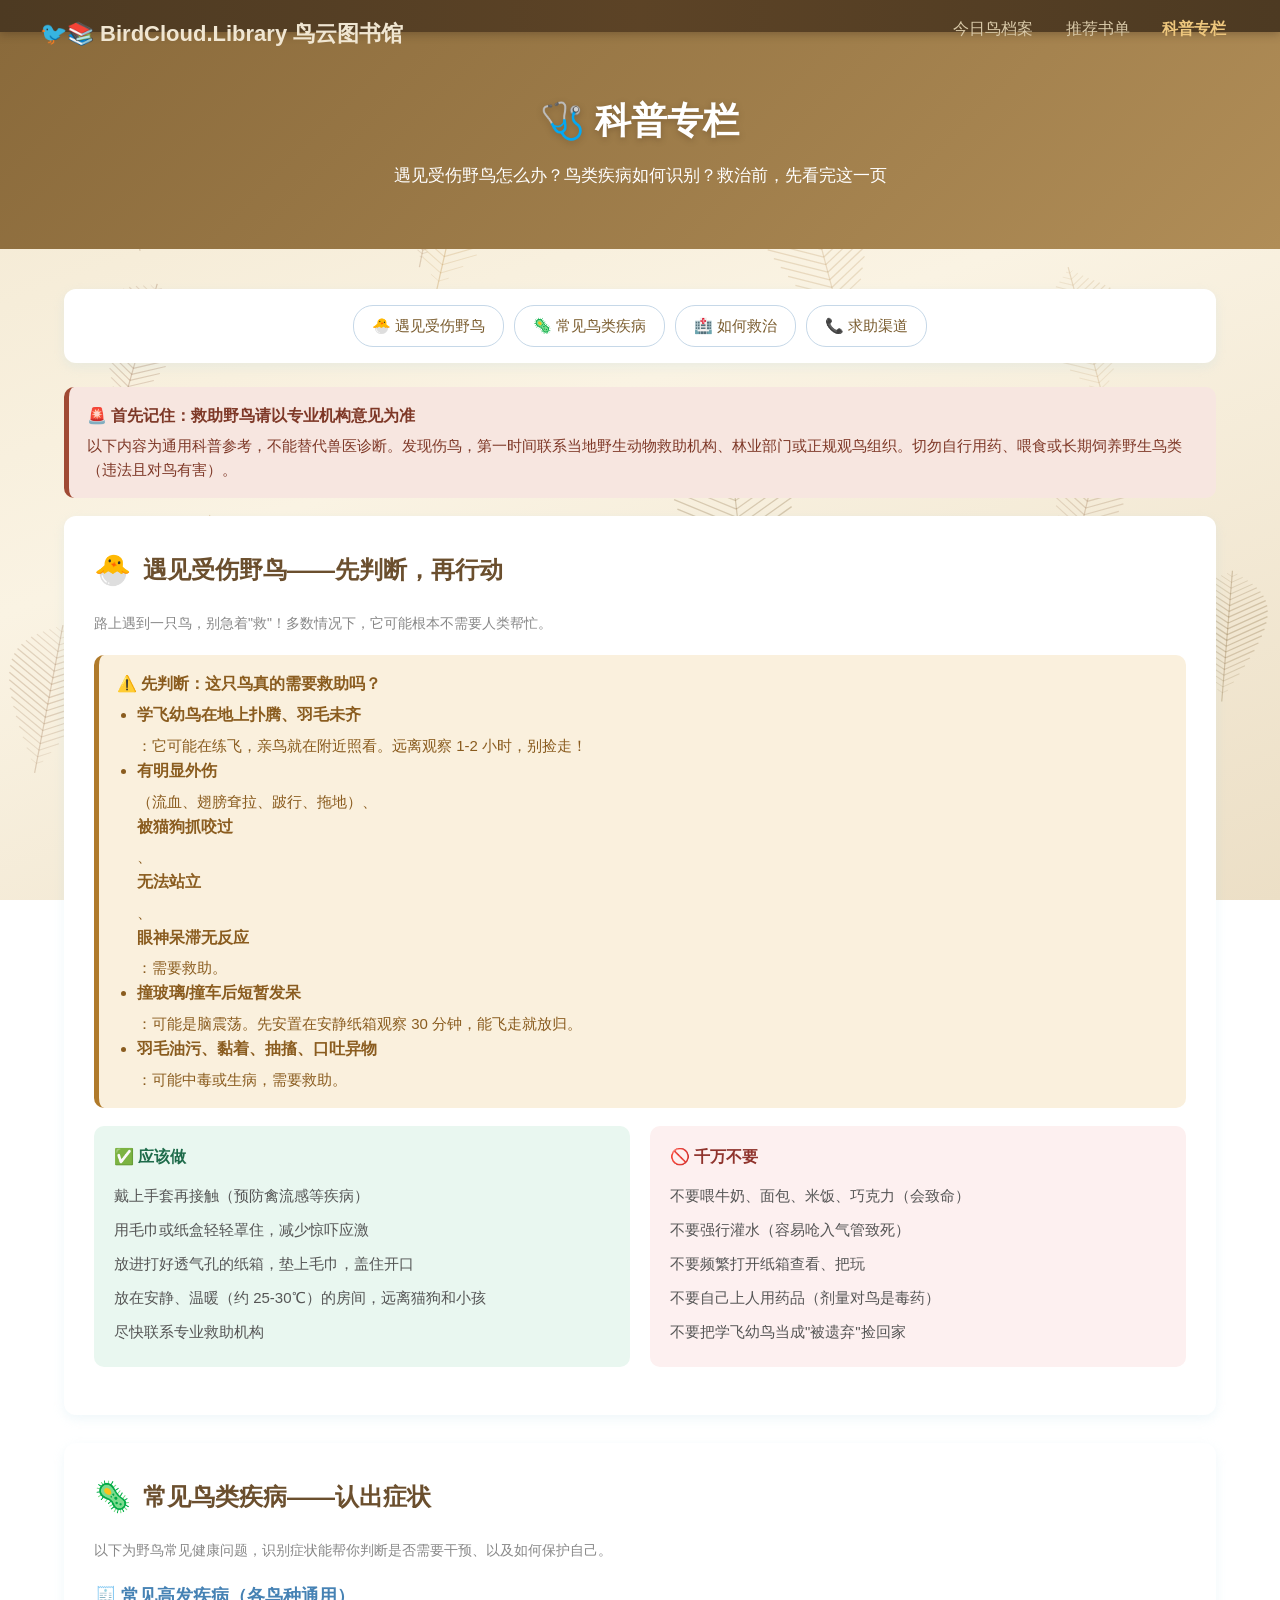
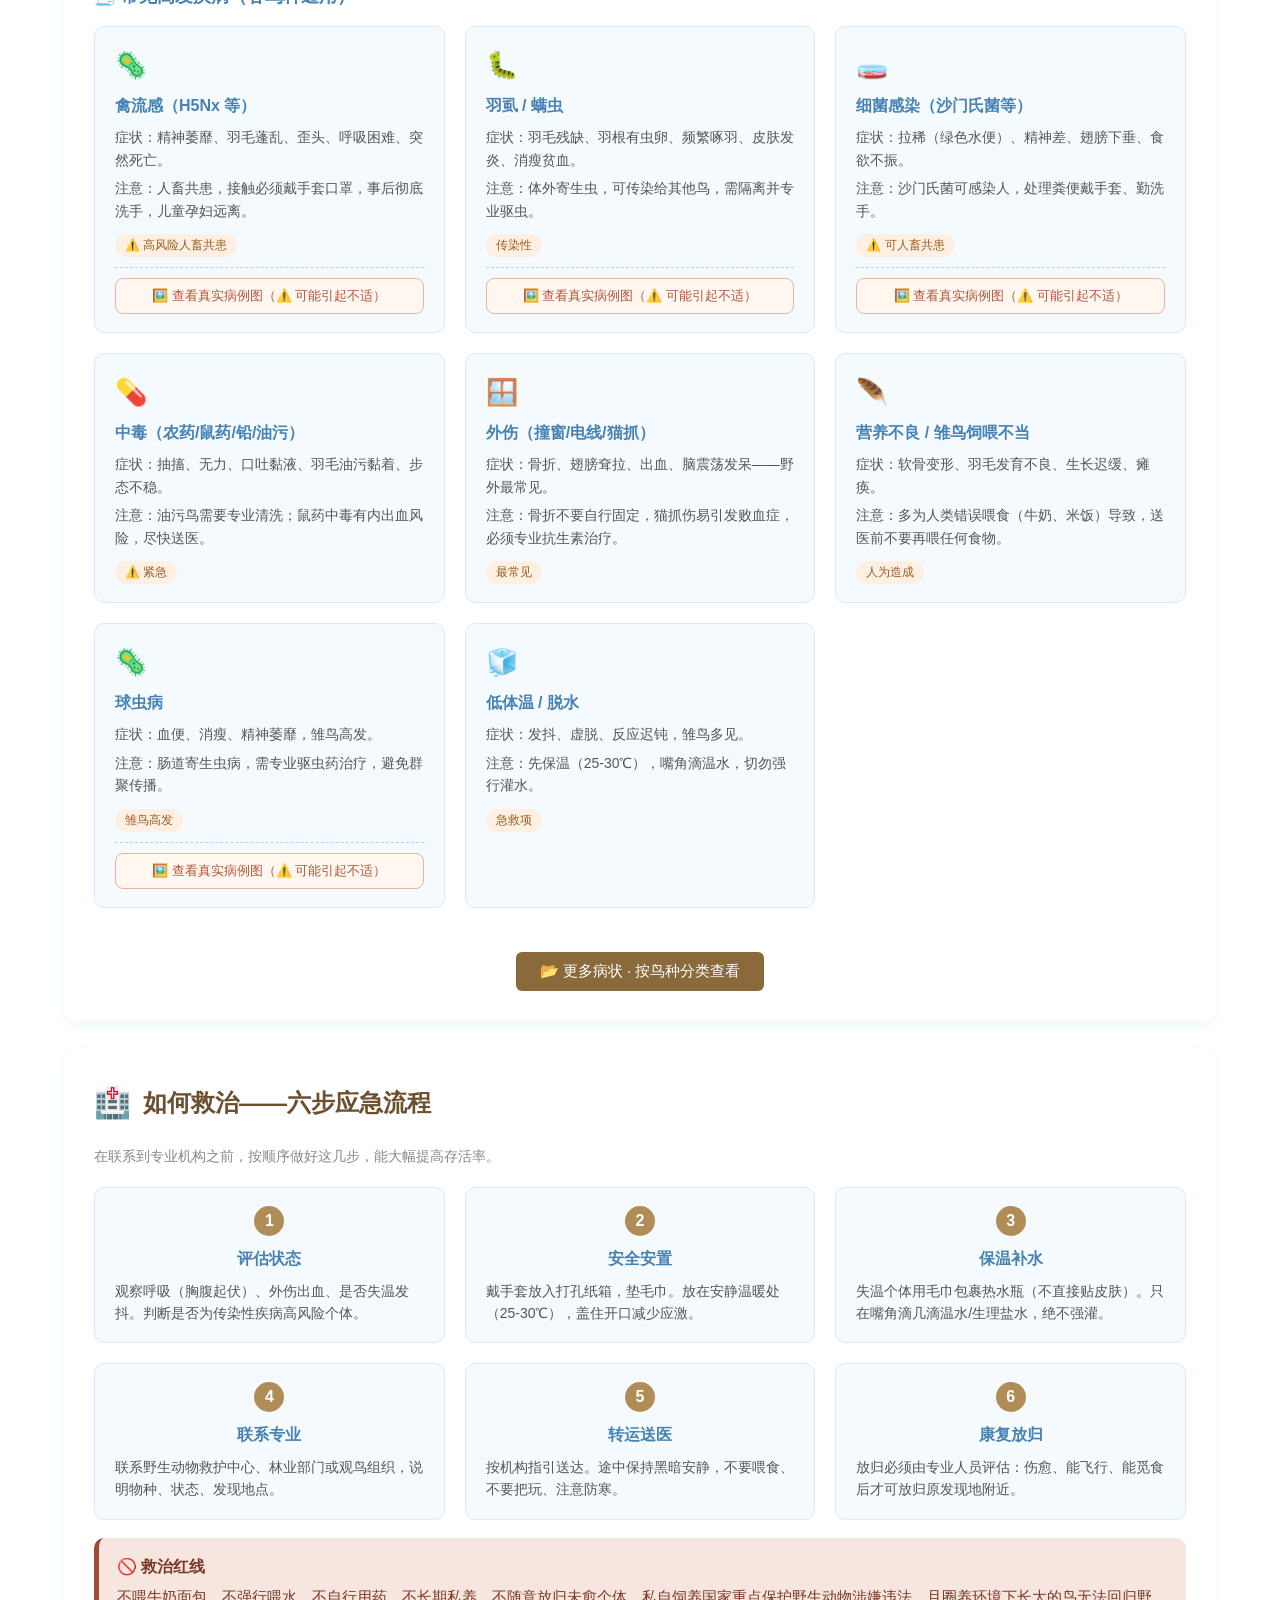
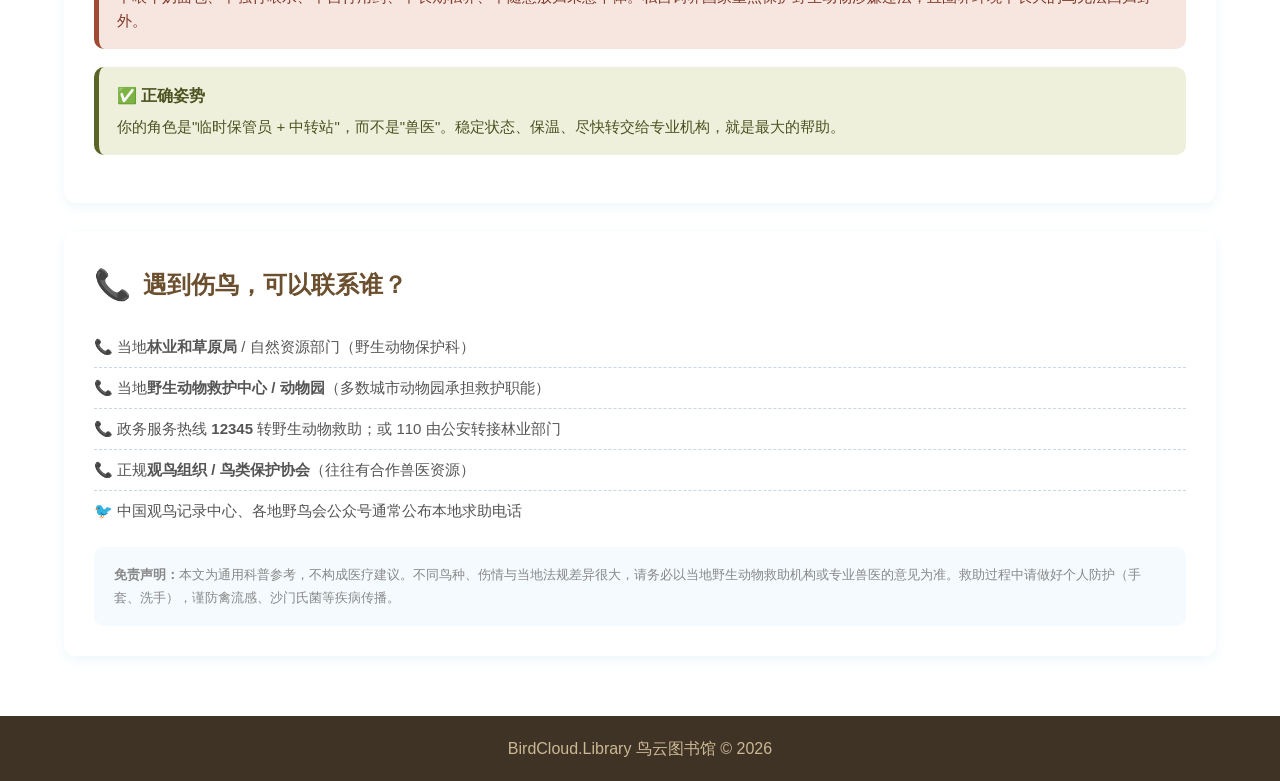
==== science.html @ d59e2f50 "Initial commit: BirdCloud Library with bird archives, book list and science column" ====
<!DOCTYPE html>
<html lang="zh-CN">
<head>
    <meta charset="UTF-8">
    <meta name="viewport" content="width=device-width, initial-scale=1.0">
    <title>科普专栏-BirdCloud.Library 鸟云图书馆</title>
    <link rel="stylesheet" href="style.css">
</head>
<body>
    <!-- 顶部导航栏 -->
    <header>
        <div class="logo">🐦📚 BirdCloud.Library 鸟云图书馆</div>
        <nav>
            <a href="birds.html">今日鸟档案</a>
            <a href="index.html">推荐书单</a>
            <a href="science.html" class="active">科普专栏</a>
        </nav>
    </header>

    <!-- 主横幅 -->
    <section class="banner">
        <h1>🩺 科普专栏</h1>
        <p>遇见受伤野鸟怎么办？鸟类疾病如何识别？救治前，先看完这一页</p>
    </section>

    <main class="container wide">
        <!-- 快速导航 -->
        <div class="quick-nav">
            <a href="#first-aid">🐣 遇见受伤野鸟</a>
            <a href="#diseases">🦠 常见鸟类疾病</a>
            <a href="#treat">🏥 如何救治</a>
            <a href="#help">📞 求助渠道</a>
        </div>

        <!-- 顶部警示 -->
        <div class="warn-box red">
            <strong>🚨 首先记住：救助野鸟请以专业机构意见为准</strong>
            以下内容为通用科普参考，不能替代兽医诊断。发现伤鸟，第一时间联系当地野生动物救助机构、林业部门或正规观鸟组织。切勿自行用药、喂食或长期饲养野生鸟类（违法且对鸟有害）。
        </div>

        <!-- ========== 板块一：遇见受伤野鸟 ========== -->
        <section class="sci-zone zone-anchor" id="first-aid">
            <div class="zone-head">
                <span class="zone-emoji">🐣</span>
                <h2>遇见受伤野鸟——先判断，再行动</h2>
            </div>
            <p class="zone-sub">路上遇到一只鸟，别急着"救"！多数情况下，它可能根本不需要人类帮忙。</p>

            <div class="warn-box orange">
                <strong>⚠️ 先判断：这只鸟真的需要救助吗？</strong>
                <ul style="padding-left:20px;margin:0;">
                    <li><strong>学飞幼鸟在地上扑腾、羽毛未齐</strong>：它可能在练飞，亲鸟就在附近照看。远离观察 1-2 小时，别捡走！</li>
                    <li><strong>有明显外伤</strong>（流血、翅膀耷拉、跛行、拖地）、<strong>被猫狗抓咬过</strong>、<strong>无法站立</strong>、<strong>眼神呆滞无反应</strong>：需要救助。</li>
                    <li><strong>撞玻璃/撞车后短暂发呆</strong>：可能是脑震荡。先安置在安静纸箱观察 30 分钟，能飞走就放归。</li>
                    <li><strong>羽毛油污、黏着、抽搐、口吐异物</strong>：可能中毒或生病，需要救助。</li>
                </ul>
            </div>

            <div class="do-dont">
                <div class="do-col">
                    <h4>✅ 应该做</h4>
                    <ul>
                        <li>戴上手套再接触（预防禽流感等疾病）</li>
                        <li>用毛巾或纸盒轻轻罩住，减少惊吓应激</li>
                        <li>放进打好透气孔的纸箱，垫上毛巾，盖住开口</li>
                        <li>放在安静、温暖（约 25-30℃）的房间，远离猫狗和小孩</li>
                        <li>尽快联系专业救助机构</li>
                    </ul>
                </div>
                <div class="dont-col">
                    <h4>🚫 千万不要</h4>
                    <ul>
                        <li>不要喂牛奶、面包、米饭、巧克力（会致命）</li>
                        <li>不要强行灌水（容易呛入气管致死）</li>
                        <li>不要频繁打开纸箱查看、把玩</li>
                        <li>不要自己上人用药品（剂量对鸟是毒药）</li>
                        <li>不要把学飞幼鸟当成"被遗弃"捡回家</li>
                    </ul>
                </div>
            </div>
        </section>

        <!-- ========== 板块二：常见鸟类疾病 ========== -->
        <section class="sci-zone zone-anchor" id="diseases">
            <div class="zone-head">
                <span class="zone-emoji">🦠</span>
                <h2>常见鸟类疾病——认出症状</h2>
            </div>
            <p class="zone-sub">以下为野鸟常见健康问题，识别症状能帮你判断是否需要干预、以及如何保护自己。</p>

            <h3 class="d-group-title">🧾 常见高发疾病（各鸟种通用）</h3>
            <div class="disease-grid" id="common-grid"></div>

            <!-- 更多病状折叠区 -->
            <div class="more-btn-wrap">
                <button class="btn" id="more-btn">📂 更多病状 · 按鸟种分类查看</button>
            </div>
            <div class="more-zone" id="more-zone">
                <h3 class="d-group-title">🗂️ 按鸟种分类的病状</h3>
                <div class="cat-tabs" id="disease-tabs"></div>
                <div class="disease-grid" id="disease-grid"></div>
            </div>
        </section>

        <!-- ========== 板块三：如何救治 ========== -->
        <section class="sci-zone zone-anchor" id="treat">
            <div class="zone-head">
                <span class="zone-emoji">🏥</span>
                <h2>如何救治——六步应急流程</h2>
            </div>
            <p class="zone-sub">在联系到专业机构之前，按顺序做好这几步，能大幅提高存活率。</p>

            <div class="steps">
                <div class="step-card">
                    <span class="step-num">1</span>
                    <h4>评估状态</h4>
                    <p>观察呼吸（胸腹起伏）、外伤出血、是否失温发抖。判断是否为传染性疾病高风险个体。</p>
                </div>
                <div class="step-card">
                    <span class="step-num">2</span>
                    <h4>安全安置</h4>
                    <p>戴手套放入打孔纸箱，垫毛巾。放在安静温暖处（25-30℃），盖住开口减少应激。</p>
                </div>
                <div class="step-card">
                    <span class="step-num">3</span>
                    <h4>保温补水</h4>
                    <p>失温个体用毛巾包裹热水瓶（不直接贴皮肤）。只在嘴角滴几滴温水/生理盐水，绝不强灌。</p>
                </div>
                <div class="step-card">
                    <span class="step-num">4</span>
                    <h4>联系专业</h4>
                    <p>联系野生动物救护中心、林业部门或观鸟组织，说明物种、状态、发现地点。</p>
                </div>
                <div class="step-card">
                    <span class="step-num">5</span>
                    <h4>转运送医</h4>
                    <p>按机构指引送达。途中保持黑暗安静，不要喂食、不要把玩、注意防寒。</p>
                </div>
                <div class="step-card">
                    <span class="step-num">6</span>
                    <h4>康复放归</h4>
                    <p>放归必须由专业人员评估：伤愈、能飞行、能觅食后才可放归原发现地附近。</p>
                </div>
            </div>

            <div class="warn-box red">
                <strong>🚫 救治红线</strong>
                不喂牛奶面包、不强行喂水、不自行用药、不长期私养、不随意放归未愈个体。私自饲养国家重点保护野生动物涉嫌违法，且圈养环境下长大的鸟无法回归野外。
            </div>

            <div class="warn-box green">
                <strong>✅ 正确姿势</strong>
                你的角色是"临时保管员 + 中转站"，而不是"兽医"。稳定状态、保温、尽快转交给专业机构，就是最大的帮助。
            </div>
        </section>

        <!-- ========== 求助渠道 ========== -->
        <section class="sci-zone zone-anchor" id="help">
            <div class="zone-head">
                <span class="zone-emoji">📞</span>
                <h2>遇到伤鸟，可以联系谁？</h2>
            </div>
            <ul class="channel-list">
                <li>📞 当地<strong>林业和草原局</strong> / 自然资源部门（野生动物保护科）</li>
                <li>📞 当地<strong>野生动物救护中心 / 动物园</strong>（多数城市动物园承担救护职能）</li>
                <li>📞 政务服务热线 <strong>12345</strong> 转野生动物救助；或 110 由公安转接林业部门</li>
                <li>📞 正规<strong>观鸟组织 / 鸟类保护协会</strong>（往往有合作兽医资源）</li>
                <li>🐦 中国观鸟记录中心、各地野鸟会公众号通常公布本地求助电话</li>
            </ul>
            <div class="disclaimer">
                <strong>免责声明：</strong>本文为通用科普参考，不构成医疗建议。不同鸟种、伤情与当地法规差异很大，请务必以当地野生动物救助机构或专业兽医的意见为准。救助过程中请做好个人防护（手套、洗手），谨防禽流感、沙门氏菌等疾病传播。
            </div>
        </section>
    </main>

    <script>
    (function () {

        function esc(str) {
            return String(str).replace(/&/g, "&amp;").replace(/</g, "&lt;")
                .replace(/>/g, "&gt;").replace(/"/g, "&quot;").replace(/'/g, "&#39;");
        }

        function diseaseCard(d) {
            var imgHtml = "";
            if (d.img) {
                imgHtml = '<div class="d-img-wrap">' +
                    '<button type="button" class="d-img-btn">🖼️ 查看真实病例图（⚠️ 可能引起不适）</button>' +
                    '<div class="d-img-hidden">' +
                    '<img src="images/disease/' + d.img + '" alt="' + esc(d.name) + ' 真实病例照片" loading="lazy">' +
                    '<p class="d-img-note">⚠️ 图为真实病例/病理照片（来源：MSD 兽医手册），可能引起不适。查看即表示已知晓。</p>' +
                    '</div></div>';
            }
            return '<div class="disease-card">' +
                '<div class="d-emoji">' + d.emoji + '</div>' +
                '<h4>' + esc(d.name) + '</h4>' +
                '<p>症状：' + esc(d.symp) + '</p>' +
                '<p>注意：' + esc(d.note) + '</p>' +
                '<span class="d-risk">' + esc(d.risk) + '</span>' +
                imgHtml +
                '</div>';
        }

        // ---------- 通用高发疾病（各鸟种通用） ----------
        var COMMON = [
            { name: "禽流感（H5Nx 等）", emoji: "🦠", symp: "精神萎靡、羽毛蓬乱、歪头、呼吸困难、突然死亡。", note: "人畜共患，接触必须戴手套口罩，事后彻底洗手，儿童孕妇远离。", risk: "⚠️ 高风险人畜共患", img: "avian-influenza.jpg" },
            { name: "羽虱 / 螨虫", emoji: "🐛", symp: "羽毛残缺、羽根有虫卵、频繁啄羽、皮肤发炎、消瘦贫血。", note: "体外寄生虫，可传染给其他鸟，需隔离并专业驱虫。", risk: "传染性", img: "lice.jpg" },
            { name: "细菌感染（沙门氏菌等）", emoji: "🧫", symp: "拉稀（绿色水便）、精神差、翅膀下垂、食欲不振。", note: "沙门氏菌可感染人，处理粪便戴手套、勤洗手。", risk: "⚠️ 可人畜共患", img: "salmonella.jpg" },
            { name: "中毒（农药/鼠药/铅/油污）", emoji: "💊", symp: "抽搐、无力、口吐黏液、羽毛油污黏着、步态不稳。", note: "油污鸟需要专业清洗；鼠药中毒有内出血风险，尽快送医。", risk: "⚠️ 紧急" },
            { name: "外伤（撞窗/电线/猫抓）", emoji: "🪟", symp: "骨折、翅膀耷拉、出血、脑震荡发呆——野外最常见。", note: "骨折不要自行固定，猫抓伤易引发败血症，必须专业抗生素治疗。", risk: "最常见" },
            { name: "营养不良 / 雏鸟饲喂不当", emoji: "🪶", symp: "软骨变形、羽毛发育不良、生长迟缓、瘫痪。", note: "多为人类错误喂食（牛奶、米饭）导致，送医前不要再喂任何食物。", risk: "人为造成" },
            { name: "球虫病", emoji: "🦠", symp: "血便、消瘦、精神萎靡，雏鸟高发。", note: "肠道寄生虫病，需专业驱虫药治疗，避免群聚传播。", risk: "雏鸟高发", img: "coccidiosis.jpg" },
            { name: "低体温 / 脱水", emoji: "🧊", symp: "发抖、虚脱、反应迟钝，雏鸟多见。", note: "先保温（25-30℃），嘴角滴温水，切勿强行灌水。", risk: "急救项" }
        ];

        // ---------- 按鸟种分类的病状 ----------
        var GROUPS = [
            { key: "鸽形目", label: "🕊️ 鸽形目（鸽·鸠）" },
            { key: "雀形目", label: "🐦 雀形目（鸣禽）" },
            { key: "雁形目", label: "🦆 雁形目（水禽）" },
            { key: "猛禽类", label: "🦅 猛禽类" },
            { key: "雉鸡类", label: "🐔 雉鸡类（家禽）" }
        ];

        var MORE = [
            // ---- 鸽形目（鸽、鸠类） ----
            { cat: "鸽形目", name: "鸽痘", emoji: "🐦", symp: "眼周、嘴角等无羽区灰白色结节；黏膜型在口腔出现白斑，可堵塞呼吸道。", note: "禽痘病毒所致，无特效药，靠自愈 + 防继发感染，加强环境消毒。", risk: "鸽类专属", img: "pigeonpox.jpg" },
            { cat: "鸽形目", name: "鸽副黏病毒病（PPMV-1）", emoji: "🧠", symp: "歪头转圈、水样绿便、翅膀下垂——俗称「鸽瘟」。", note: "传染性极强，立即隔离病鸽，病死率高，上报专业机构。", risk: "⚠️ 高传染", img: "newcastle.jpg" },
            { cat: "鸽形目", name: "鸽毛滴虫", emoji: "🦷", symp: "口腔、咽喉黄白色干酪样结节，张嘴呼吸、吞咽困难。", note: "接触性传播，雏鸽高发，需专业抗滴虫药物。", risk: "鸽类常见", img: "trichomonosis.jpg" },
            { cat: "鸽形目", name: "鸽圆环病毒", emoji: "💫", symp: "幼鸽贫血苍白、羽毛断裂、免疫抑制、生长停滞。", note: "破坏免疫系统，极易继发其他感染，重在预防。", risk: "幼鸽高发" },
            { cat: "鸽形目", name: "嗉囊炎", emoji: "🫙", symp: "嗉囊积食胀气、呕吐酸臭液体、食欲废绝。", note: "先停食，温生理盐水轻轻冲洗，由专业人员处理。", risk: "鸽类常见" },
            { cat: "鸽形目", name: "鸽衣原体病（鸟疫）", emoji: "🦠", symp: "眼鼻分泌物、呼吸困难、拉稀、眼睑肿胀。", note: "衣原体可传染人（类似鹦鹉热），接触必须戴手套。", risk: "⚠️ 可人畜共患", img: "chlamydiosis.jpg" },
            // ---- 雀形目（鸣禽） ----
            { cat: "雀形目", name: "皮肤型禽痘", emoji: "🎈", symp: "头颈裸露皮肤出现灰黄色结节，麻雀、山雀多见。", note: "自限性疾病，防继发感染，保持环境干燥卫生。", risk: "雀形目常见", img: "fowlpox.jpg" },
            { cat: "雀形目", name: "气囊螨", emoji: "🫁", symp: "呼吸杂音、打喷嚏、张口呼吸、尾羽上下摆动。", note: "鸣禽多见，可经密切接触传播，需兽医驱虫。", risk: "鸣禽高发", img: "airsacmite.jpg" },
            { cat: "雀形目", name: "鸣禽球虫病", emoji: "🦠", symp: "血便、脱羽、精神差，雏鸟易衰竭死亡。", note: "食谷鸟群聚处（喂鸟点）易传播，及时清理粪便。", risk: "雏鸟高发", img: "coccidiosis.jpg" },
            { cat: "雀形目", name: "喙畸形症（AKD）", emoji: "🦜", symp: "嘴喙过度生长、弯曲变形，无法正常取食理羽。", note: "乌鸦等雀形目有报道，需专业修剪并辅助饲喂。", risk: "罕见" },
            { cat: "雀形目", name: "聚集性沙门氏菌病", emoji: "🧫", symp: "冬季食谷鸟群聚处出现腹泻、虚弱、猝死。", note: "喂鸟器具勤清洗消毒，发现病鸟及时隔离上报。", risk: "⚠️ 季节性", img: "salmonella.jpg" },
            // ---- 雁形目（水禽） ----
            { cat: "雁形目", name: "鸭瘟（鸭病毒性肠炎）", emoji: "🦆", symp: "头颈肿大、出血性肠炎、排绿色稀便、高死亡率。", note: "急性高传染，病死率高，隔离病鸭并上报。", risk: "⚠️ 高死亡", img: "duckenteritis.jpg" },
            { cat: "雁形目", name: "鸭疫里默氏杆菌病", emoji: "🦆", symp: "雏鸭眼鼻分泌物、共济失调、跛行、神经症状。", note: "多见于育雏期，注意密度、垫料卫生。", risk: "雏鸭高发" },
            { cat: "雁形目", name: "肉毒杆菌中毒", emoji: "🧪", symp: "「软脖子病」——颈肌麻痹、翅下垂、瘫软伏地。", note: "夏季浅水区高发，及时捞除病死个体，防二次中毒。", risk: "⚠️ 群发", img: "botulism.jpg" },
            { cat: "雁形目", name: "禽流感（水禽携带型）", emoji: "🦢", symp: "水禽常无症状或轻微，却是重要携带与传播库。", note: "接触水禽栖息水域做好防护，勿惊扰野鸭群。", risk: "⚠️ 人畜共患", img: "avian-influenza.jpg" },
            { cat: "雁形目", name: "鸭病毒性肝炎", emoji: "🦆", symp: "雏鸭角弓反张、抽搐、急性死亡。", note: "雏鸭期暴发，传染迅速，靠疫苗预防。", risk: "雏鸭高发", img: "duckhepatitis.jpg" },
            // ---- 猛禽类 ----
            { cat: "猛禽类", name: "曲霉病", emoji: "🍄", symp: "呼吸困难、张口喘气、消瘦、运动不耐受。", note: "猛禽头号杀手，源于环境霉菌（霉变垫料），需抗真菌治疗。", risk: "⚠️ 高致死", img: "aspergillosis.jpg" },
            { cat: "猛禽类", name: "铅中毒（二次中毒）", emoji: "🔫", symp: "神经症状、站立不稳、绿便、虚弱。", note: "多因捕食被铅弹猎杀的猎物所致，勿投喂来源不明肉食。", risk: "⚠️ 紧急" },
            { cat: "猛禽类", name: "足垫炎（Bumblefoot）", emoji: "🦶", symp: "脚垫红肿、化脓、跛行、不愿站立。", note: "笼养猛禽常见，与栖木过硬有关，需外科清创。", risk: "笼养常见" },
            { cat: "猛禽类", name: "应激性羽毛损伤", emoji: "🪶", symp: "拔羽、断羽、自我啄伤。", note: "圈养/过度打扰导致，改善环境、减少惊扰。", risk: "圈养应激" },
            // ---- 雉鸡类（家禽） ----
            { cat: "雉鸡类", name: "马立克氏病", emoji: "🐔", symp: "神经麻痹、单腿拖行、翅膀下垂、内脏肿瘤。", note: "鸡类常见肿瘤病，疫苗可预防，无特效药。", risk: "鸡类高发", img: "marek.jpg" },
            { cat: "雉鸡类", name: "新城疫", emoji: "🧠", symp: "呼吸困难、歪头、绿便，家禽高传染。", note: "急性高死亡，严格隔离并上报畜牧部门。", risk: "⚠️ 高传染", img: "newcastle.jpg" },
            { cat: "雉鸡类", name: "禽霍乱（巴氏杆菌病）", emoji: "🦠", symp: "急性高热、口鼻流血样黏液、突然死亡。", note: "可传染人畜，处理病死禽戴手套、彻底消毒。", risk: "⚠️ 可人畜共患", img: "fowlcholera.jpg" },
            { cat: "雉鸡类", name: "支原体病（慢性呼吸道病）", emoji: "🫁", symp: "打喷嚏、流鼻涕、气囊炎啰音、病程长。", note: "慢性呼吸道病，种源净化与通风很关键。", risk: "常见", img: "mycoplasmosis.jpg" }
        ];

        // ---------- 渲染 ----------
        var commonGrid = document.getElementById("common-grid");
        var moreZone = document.getElementById("more-zone");
        var moreBtn = document.getElementById("more-btn");
        var tabsEl = document.getElementById("disease-tabs");
        var moreGrid = document.getElementById("disease-grid");

        var currentGroup = "鸽形目";
        var expanded = false;

        function renderCommon() {
            commonGrid.innerHTML = COMMON.map(diseaseCard).join("");
        }

        function renderTabs() {
            var html = "";
            GROUPS.forEach(function (g) {
                var count = MORE.filter(function (d) { return d.cat === g.key; }).length;
                html += '<button class="cat-tab' + (g.key === currentGroup ? " active" : "") + '" data-cat="' + g.key + '">' + g.label + ' <em>' + count + '</em></button>';
            });
            tabsEl.innerHTML = html;
        }

        function renderGroup() {
            var list = MORE.filter(function (d) { return d.cat === currentGroup; });
            moreGrid.innerHTML = list.map(diseaseCard).join("");
        }

        tabsEl.addEventListener("click", function (e) {
            var btn = e.target.closest(".cat-tab");
            if (!btn) return;
            currentGroup = btn.getAttribute("data-cat");
            var tabs = tabsEl.querySelectorAll(".cat-tab");
            for (var i = 0; i < tabs.length; i++) {
                tabs[i].classList.toggle("active", tabs[i] === btn);
            }
            renderGroup();
        });

        moreBtn.addEventListener("click", function () {
            expanded = !expanded;
            moreZone.classList.toggle("open", expanded);
            moreBtn.textContent = expanded ? "📂 收起更多病状" : "📂 更多病状 · 按鸟种分类查看";
            if (expanded) {
                renderTabs();
                renderGroup();
            }
        });

        renderCommon();

        // 查看/关闭病例图：点击按钮切换显示状态
        document.addEventListener("click", function (e) {
            var btn = e.target.closest(".d-img-btn");
            if (!btn) return;
            var wrap = btn.closest(".d-img-wrap");
            if (!wrap) return;
            if (wrap.classList.contains("show")) {
                wrap.classList.remove("show");
                btn.innerHTML = "🖼️ 查看真实病例图（⚠️ 可能引起不适）";
            } else {
                wrap.classList.add("show");
                btn.innerHTML = "🙈 关闭图片";
            }
        });

    })();
    </script>

    <footer>
        <p>BirdCloud.Library 鸟云图书馆 © 2026</p>
    </footer>
    <script src="bg-feathers.js"></script>
</body>
</html>
---- style.css ----
* {
    margin: 0;
    padding: 0;
    box-sizing: border-box;
    font-family: "Microsoft Yahei", sans-serif;
}

body {
    background-color: #f0f8ff;
    color: #333;
    line-height: 1.6;
}

/* 导航栏 */
header {
    background-color: #ffffff;
    box-shadow: 0 2px 8px rgba(173, 216, 230, 0.3);
    padding: 16px 0;
    position: sticky;
    top: 0;
    z-index: 99;
}

.logo {
    font-size: 22px;
    font-weight: bold;
    color: #4682b4;
    padding-left: 40px;
    float: left;
}

.logo a {
    color: #4682b4;
    text-decoration: none;
}

nav {
    float: right;
    padding-right: 40px;
}

nav a {
    color: #555;
    text-decoration: none;
    margin: 0 14px;
    font-size: 16px;
}

nav a.active, nav a:hover {
    color: #4682b4;
    font-weight: bold;
}

/* 横幅 */
.banner {
    background: linear-gradient(135deg, #87ceeb, #b0e0e6);
    color: white;
    text-align: center;
    padding: 60px 20px;
    margin-bottom: 40px;
}

.banner h1 {
    font-size: 36px;
    margin-bottom: 12px;
    text-shadow: 0 2px 6px rgba(70, 130, 180, 0.25);
}

.banner p {
    font-size: 17px;
}

/* 容器 */
.container {
    width: 90%;
    max-width: 1200px;
    margin: 0 auto;
    display: grid;
    grid-template-columns: repeat(3, 1fr);
    gap: 24px;
    margin-bottom: 60px;
}

.container.wide {
    display: block;
}

.card {
    background: white;
    border-radius: 12px;
    padding: 30px;
    box-shadow: 0 4px 12px rgba(173, 216, 230, 0.2);
    text-align: center;
}

.card h2 {
    color: #4682b4;
    margin-bottom: 16px;
    font-size: 22px;
}

.card p {
    color: #555;
    margin-bottom: 8px;
}

.card .meta {
    color: #888;
    font-size: 14px;
    margin-bottom: 4px;
}

.card .badge {
    display: inline-block;
    background: #eaf3f8;
    color: #2c5f8a;
    font-size: 13px;
    padding: 3px 12px;
    border-radius: 20px;
    margin-top: 10px;
}

.badge.available {
    background: #e9f7f0;
    color: #1e6b4a;
}

.badge.borrowed {
    background: #fdf0e3;
    color: #9a5b1f;
}

.btn {
    display: inline-block;
    margin-top: 20px;
    padding: 10px 24px;
    background-color: #87ceeb;
    color: white;
    text-decoration: none;
    border-radius: 6px;
    transition: 0.2s;
    border: none;
    cursor: pointer;
    font-size: 15px;
}

.btn:hover {
    background-color: #4682b4;
}

.btn.small {
    padding: 6px 16px;
    font-size: 14px;
    margin-top: 10px;
}

.btn.danger {
    background-color: #d1493f;
}

.btn.danger:hover {
    background-color: #b03a32;
}

.btn.ghost {
    background-color: transparent;
    color: #4682b4;
    border: 1px solid #4682b4;
}

.btn.ghost:hover {
    background-color: #4682b4;
    color: white;
}

footer {
    text-align: center;
    padding: 20px;
    color: #777;
    background: white;
}

/* 分类标签页 */
.cat-tabs {
    display: flex;
    flex-wrap: wrap;
    gap: 10px;
    justify-content: center;
    background: white;
    border-radius: 12px;
    padding: 18px 20px;
    box-shadow: 0 4px 12px rgba(173, 216, 230, 0.2);
    margin-bottom: 24px;
}

.cat-tab {
    padding: 8px 18px;
    border: 1px solid #c6d8e8;
    background: #fff;
    color: #4682b4;
    border-radius: 20px;
    font-size: 15px;
    cursor: pointer;
    transition: 0.2s;
    font-family: "Microsoft Yahei", sans-serif;
}

.cat-tab em {
    font-style: normal;
    color: #888;
    font-size: 13px;
    margin-left: 4px;
}

.cat-tab:hover {
    border-color: #4682b4;
    background: #eaf3f8;
}

.cat-tab.active {
    background: #87ceeb;
    border-color: #87ceeb;
    color: white;
}

.cat-tab.active em {
    color: rgba(255, 255, 255, 0.85);
}

/* 推荐理由 */
.book-card .reason {
    margin-top: 10px;
    padding-top: 10px;
    border-top: 1px dashed #c6d8e8;
    color: #2c5f8a;
    font-size: 14px;
}

/* 页内小标题 */
.section-title {
    color: #4682b4;
    font-size: 24px;
    margin: 10px 0 8px;
}

.section-sub {
    color: #888;
    margin-bottom: 24px;
}

/* 搜索栏 */
.searchbar {
    background: white;
    border-radius: 12px;
    padding: 20px;
    box-shadow: 0 4px 12px rgba(173, 216, 230, 0.2);
    margin-bottom: 24px;
    display: flex;
    gap: 12px;
    flex-wrap: wrap;
    align-items: center;
}

.searchbar input[type="text"], .searchbar select {
    padding: 10px 14px;
    border: 1px solid #c6d8e8;
    border-radius: 8px;
    font-size: 15px;
    outline: none;
    transition: border-color .2s;
    background: #fff;
    color: #333;
}

.searchbar input[type="text"]:focus, .searchbar select:focus {
    border-color: #4682b4;
}

.searchbar input[type="text"] {
    flex: 1;
    min-width: 220px;
}

/* 书籍卡片：翻开的两页书 */
.book-grid {
    display: grid;
    grid-template-columns: repeat(auto-fill, minmax(430px, 1fr));
    gap: 26px;
    margin-bottom: 40px;
}

.book-card {
    display: flex;
    align-items: stretch;
    background: linear-gradient(180deg, #96754a, #6d5334);
    border-radius: 14px 18px 18px 14px;
    padding: 7px;
    box-shadow: 0 10px 24px rgba(88, 62, 22, 0.28);
    text-align: left;
    transition: transform .18s, box-shadow .18s;
}

.book-card:hover {
    transform: translateY(-4px) rotate(-0.4deg);
    box-shadow: 0 16px 34px rgba(88, 62, 22, 0.4);
}

.left-page,
.right-page {
    flex: 1;
    min-width: 0;
    position: relative;
    padding: 24px 20px;
    display: flex;
    flex-direction: column;
    background-color: #faf3e0;
    background-image: repeating-linear-gradient(0deg, rgba(120, 90, 40, 0.045) 0 1px, transparent 1px 3px);
}

/* 左页 = 统一书名页（书名 + 作者） */
.left-page {
    border-radius: 9px 0 0 9px;
    align-items: center;
    justify-content: center;
    text-align: center;
    box-shadow: inset -10px 0 14px -10px rgba(88, 62, 22, 0.45);
}

.right-page {
    border-radius: 0 11px 11px 0;
    box-shadow: inset 10px 0 14px -10px rgba(88, 62, 22, 0.45);
}

.book-spine {
    flex: 0 0 18px;
    background: linear-gradient(90deg,
        rgba(40, 25, 8, 0.35),
        rgba(40, 25, 8, 0.08) 22%,
        rgba(255, 250, 235, 0.5) 50%,
        rgba(40, 25, 8, 0.12) 78%,
        rgba(40, 25, 8, 0.4));
    position: relative;
}

.book-spine::before,
.book-spine::after {
    content: "";
    position: absolute;
    left: 0;
    right: 0;
    height: 8px;
    background: rgba(40, 25, 8, 0.5);
}

.book-spine::before { top: 0; border-radius: 0 0 4px 4px; }
.book-spine::after { bottom: 0; border-radius: 4px 4px 0 0; }

.book-card .book-emoji {
    font-size: 34px;
    margin-bottom: 8px;
}

.book-card h3 {
    color: #6b4f2e;
    font-size: 18px;
    line-height: 1.35;
    margin-bottom: 4px;
}

.book-card .author {
    color: #8a6a45;
    font-size: 14px;
    margin-bottom: 10px;
}

.book-card .tags {
    margin-bottom: 6px;
}

.book-card .tag {
    display: inline-block;
    background: #e8d9bd;
    color: #6b4f2e;
    font-size: 12px;
    padding: 2px 10px;
    border-radius: 12px;
    margin: 2px 4px 2px 0;
}

.book-card .cover-link {
    align-self: flex-start;
    margin-top: 12px;
    padding: 5px 12px;
    font-size: 13px;
    color: #2c5f8a;
    background: #eaf3f8;
    border: 1px solid #bcd7e8;
    border-radius: 16px;
    cursor: pointer;
    transition: background .15s, transform .15s;
}

.book-card .cover-link:hover {
    background: #d3e7f3;
    transform: translateY(-1px);
}

.lightbox {
    position: fixed;
    inset: 0;
    z-index: 999;
    display: flex;
    align-items: center;
    justify-content: center;
}

.lightbox[hidden] {
    display: none;
}

.lightbox-backdrop {
    position: absolute;
    inset: 0;
    background: rgba(20, 12, 4, 0.82);
    cursor: pointer;
}

.lightbox img {
    position: relative;
    max-width: min(90vw, 720px);
    max-height: 88vh;
    border-radius: 10px;
    box-shadow: 0 18px 60px rgba(0, 0, 0, 0.55);
    background: #fff;
}

.lightbox-close {
    position: absolute;
    top: 18px;
    right: 22px;
    width: 40px;
    height: 40px;
    border: none;
    border-radius: 50%;
    background: rgba(255, 255, 255, 0.9);
    color: #5a3d1e;
    font-size: 18px;
    line-height: 1;
    cursor: pointer;
}

.lightbox-close:hover {
    background: #fff;
}

.book-card .desc {
    color: #55452e;
    font-size: 14px;
    line-height: 1.8;
    margin-bottom: 12px;
    flex: 1;
    text-indent: 2em;
}

.book-card .stars {
    color: #d9a53a;
    font-size: 14px;
    letter-spacing: 2px;
    margin-bottom: 10px;
}

.book-card .reason {
    border-top: 1px dashed #cbb489;
    padding-top: 10px;
    font-size: 13px;
    color: #6b4f2e;
    line-height: 1.6;
}

.book-card .page-num {
    align-self: flex-end;
    font-size: 11px;
    color: #a08b68;
    margin-top: 10px;
    letter-spacing: 1px;
}

.book-card .status-line {
    margin-top: 10px;
    font-size: 13px;
    color: #888;
}

/* 窄屏：两页上下叠放 */
@media (max-width: 480px) {
    .book-card {
        flex-direction: column;
    }
    .book-spine {
        flex: 0 0 16px;
        background: linear-gradient(180deg,
            rgba(40, 25, 8, 0.35),
            rgba(40, 25, 8, 0.08) 22%,
            rgba(255, 250, 235, 0.5) 50%,
            rgba(40, 25, 8, 0.12) 78%,
            rgba(40, 25, 8, 0.4));
    }
    .book-spine::before,
    .book-spine::after {
        top: 0;
        left: auto;
        right: 0;
        width: 8px;
        height: 100%;
        border-radius: 4px 0 0 4px;
    }
    .book-spine::after {
        bottom: 0;
        border-radius: 0 4px 4px 0;
    }
    .left-page {
        border-radius: 9px 9px 0 0;
        box-shadow: inset 0 -10px 14px -10px rgba(88, 62, 22, 0.45);
    }
    .right-page {
        border-radius: 0 0 9px 9px;
        box-shadow: inset 0 10px 14px -10px rgba(88, 62, 22, 0.45);
    }
}

/* 表单 */
.form-panel {
    background: white;
    border-radius: 12px;
    padding: 28px;
    box-shadow: 0 4px 12px rgba(173, 216, 230, 0.2);
    margin-bottom: 24px;
}

.form-row {
    margin-bottom: 14px;
}

.form-row label {
    display: block;
    color: #555;
    margin-bottom: 6px;
    font-size: 15px;
}

.form-row input, .form-row select, .form-row textarea {
    width: 100%;
    padding: 10px 14px;
    border: 1px solid #c6d8e8;
    border-radius: 8px;
    font-size: 15px;
    outline: none;
    font-family: "Microsoft Yahei", sans-serif;
    background: #fff;
    color: #333;
}

.form-row input:focus, .form-row select:focus, .form-row textarea:focus {
    border-color: #4682b4;
}

.form-row textarea {
    min-height: 90px;
    resize: vertical;
}

/* 记录列表 */
.record-list {
    display: grid;
    grid-template-columns: repeat(3, 1fr);
    gap: 24px;
    margin-bottom: 40px;
}

.record-item {
    background: white;
    border-radius: 12px;
    padding: 22px;
    box-shadow: 0 4px 12px rgba(173, 216, 230, 0.2);
    border-left: 4px solid #87ceeb;
    text-align: left;
}

.record-item h4 {
    color: #4682b4;
    font-size: 17px;
    margin-bottom: 6px;
}

.record-item .meta {
    color: #888;
    font-size: 13px;
    margin-bottom: 8px;
}

.record-item .note {
    color: #555;
    font-size: 14px;
}

.empty-tip {
    grid-column: 1 / -1;
    background: white;
    border-radius: 12px;
    padding: 40px;
    box-shadow: 0 4px 12px rgba(173, 216, 230, 0.2);
    text-align: center;
    color: #888;
    font-size: 15px;
}

/* 提示条 */
.tip {
    background: #eaf3f8;
    border-radius: 8px;
    padding: 10px 14px;
    color: #2c5f8a;
    font-size: 14px;
    margin-bottom: 16px;
}

/* 表格（借阅状态表） */
.table-wrap {
    overflow-x: auto;
}

table.list {
    width: 100%;
    border-collapse: collapse;
    background: white;
    border-radius: 12px;
    overflow: hidden;
    box-shadow: 0 4px 12px rgba(173, 216, 230, 0.2);
}

table.list th {
    background: #eaf3f8;
    color: #2c5f8a;
    padding: 12px 14px;
    text-align: left;
    font-size: 14px;
}

table.list td {
    padding: 12px 14px;
    border-bottom: 1px solid #eef7fb;
    font-size: 14px;
    color: #555;
}

table.list tr:last-child td {
    border-bottom: none;
}

table.list .row-actions {
    white-space: nowrap;
}

table.list .row-actions .mini-btn {
    display: inline-block;
    padding: 4px 12px;
    border-radius: 6px;
    border: none;
    cursor: pointer;
    font-size: 13px;
    margin-right: 6px;
    transition: .2s;
}

.mini-btn.return {
    background: #87ceeb;
    color: white;
}

.mini-btn.return:hover {
    background: #4682b4;
}

.mini-btn.delete {
    background: #fbe3e1;
    color: #d1493f;
}

.mini-btn.delete:hover {
    background: #d1493f;
    color: white;
}

.status-pill {
    display: inline-block;
    padding: 3px 12px;
    border-radius: 20px;
    font-size: 13px;
}

.status-pill.on {
    background: #e9f7f0;
    color: #1e6b4a;
}

.status-pill.off {
    background: #fdf0e3;
    color: #9a5b1f;
}

/* 简单统计 */
.stat-row {
    display: flex;
    gap: 24px;
    flex-wrap: wrap;
    margin-bottom: 24px;
}

.stat-box {
    flex: 1;
    min-width: 160px;
    background: white;
    border-radius: 12px;
    padding: 20px;
    box-shadow: 0 4px 12px rgba(173, 216, 230, 0.2);
    text-align: center;
}

.stat-box .num {
    font-size: 30px;
    font-weight: bold;
    color: #4682b4;
}

.stat-box .label {
    color: #888;
    font-size: 14px;
    margin-top: 4px;
}

/* 响应式 */
@media (max-width: 900px) {
    .book-grid, .record-list, .container {
        grid-template-columns: repeat(2, 1fr);
    }
}

@media (max-width: 600px) {
    .book-grid, .record-list, .container {
        grid-template-columns: 1fr;
    }

    .logo {
        float: none;
        text-align: center;
        padding: 0 0 10px;
    }

    nav {
        float: none;
        text-align: center;
        padding: 0;
    }

    nav a {
        margin: 0 8px;
        font-size: 14px;
    }

    .banner h1 {
        font-size: 28px;
    }

    .searchbar {
        flex-direction: column;
    }

    .searchbar input[type="text"] {
        width: 100%;
    }
}

/* ============ 科普专栏页 ============ */

html {
    scroll-behavior: smooth;
}

.zone-anchor {
    scroll-margin-top: 90px;
}

/* 分区 */
.sci-zone {
    background: white;
    border-radius: 12px;
    padding: 30px;
    box-shadow: 0 4px 12px rgba(173, 216, 230, 0.2);
    margin-bottom: 28px;
}

.sci-zone .zone-head {
    display: flex;
    align-items: center;
    gap: 12px;
    margin-bottom: 18px;
}

.sci-zone .zone-head .zone-emoji {
    font-size: 30px;
}

.sci-zone .zone-head h2 {
    color: #4682b4;
    font-size: 24px;
}

.sci-zone .zone-sub {
    color: #888;
    font-size: 14px;
    margin-bottom: 20px;
}

/* 快速锚点导航 */
.quick-nav {
    display: flex;
    flex-wrap: wrap;
    gap: 10px;
    justify-content: center;
    background: white;
    border-radius: 12px;
    padding: 16px 20px;
    box-shadow: 0 4px 12px rgba(173, 216, 230, 0.2);
    margin-bottom: 24px;
}

.quick-nav a {
    padding: 8px 18px;
    border: 1px solid #c6d8e8;
    background: #fff;
    color: #4682b4;
    border-radius: 20px;
    font-size: 15px;
    text-decoration: none;
    transition: 0.2s;
}

.quick-nav a:hover {
    border-color: #4682b4;
    background: #eaf3f8;
}

/* 警示框 */
.warn-box {
    border-radius: 10px;
    padding: 16px 18px;
    margin-bottom: 18px;
    font-size: 15px;
    border-left: 5px solid;
}

.warn-box.red {
    background: #fdf0f0;
    border-left-color: #d1493f;
    color: #8f332c;
}

.warn-box.orange {
    background: #fdf6e9;
    border-left-color: #e8a33d;
    color: #8a5c15;
}

.warn-box.blue {
    background: #eaf3f8;
    border-left-color: #4682b4;
    color: #2c5f8a;
}

.warn-box.green {
    background: #e9f7f0;
    border-left-color: #2c9e6b;
    color: #1e6b4a;
}

.warn-box strong {
    display: block;
    margin-bottom: 6px;
    font-size: 16px;
}

/* 应做 / 禁忌两列 */
.do-dont {
    display: grid;
    grid-template-columns: 1fr 1fr;
    gap: 20px;
    margin-bottom: 18px;
}

.do-col, .dont-col {
    border-radius: 10px;
    padding: 18px 20px;
}

.do-col {
    background: #e9f7f0;
}

.dont-col {
    background: #fdf0f0;
}

.do-col h4 {
    color: #1e6b4a;
    margin-bottom: 10px;
    font-size: 16px;
}

.dont-col h4 {
    color: #8f332c;
    margin-bottom: 10px;
    font-size: 16px;
}

.do-col ul, .dont-col ul {
    list-style: none;
    padding: 0;
}

.do-col li, .dont-col li {
    padding: 5px 0;
    font-size: 15px;
    color: #555;
}

/* 步骤卡片 */
.steps {
    display: grid;
    grid-template-columns: repeat(3, 1fr);
    gap: 20px;
    margin-bottom: 18px;
}

.step-card {
    background: #f4fafd;
    border-radius: 10px;
    padding: 18px 20px;
    text-align: center;
    border: 1px solid #d8ecf5;
}

.step-card .step-num {
    display: inline-block;
    width: 30px;
    height: 30px;
    line-height: 30px;
    border-radius: 50%;
    background: #87ceeb;
    color: white;
    font-weight: bold;
    margin-bottom: 10px;
}

.step-card h4 {
    color: #4682b4;
    margin-bottom: 8px;
    font-size: 16px;
}

.step-card p {
    color: #555;
    font-size: 14px;
    text-align: left;
}

/* 疾病卡片 */
.disease-grid {
    display: grid;
    grid-template-columns: repeat(3, 1fr);
    gap: 20px;
}

.disease-card {
    background: #f4fafd;
    border-radius: 10px;
    padding: 18px 20px;
    border: 1px solid #d8ecf5;
    text-align: left;
}

.disease-card .d-emoji {
    font-size: 26px;
}

.disease-card h4 {
    color: #4682b4;
    margin: 6px 0 8px;
    font-size: 16px;
}

.disease-card p {
    color: #555;
    font-size: 14px;
    margin-bottom: 6px;
}

.disease-card .d-risk {
    display: inline-block;
    margin-top: 6px;
    font-size: 12px;
    padding: 2px 10px;
    border-radius: 20px;
    background: #fdf0e3;
    color: #9a5b1f;
}

/* 求助渠道 */
.channel-list {
    list-style: none;
    padding: 0;
    margin-bottom: 16px;
}

.channel-list li {
    padding: 8px 0;
    border-bottom: 1px dashed #c6d8e8;
    color: #555;
    font-size: 15px;
}

.channel-list li:last-child {
    border-bottom: none;
}

/* 免责声明 */
.disclaimer {
    background: #f4fafd;
    border-radius: 10px;
    padding: 16px 20px;
    color: #888;
    font-size: 13px;
    line-height: 1.8;
}

/* 科普页响应式 */
@media (max-width: 900px) {
    .steps, .disease-grid {
        grid-template-columns: repeat(2, 1fr);
    }
}

@media (max-width: 600px) {
    .steps, .disease-grid {
        grid-template-columns: 1fr;
    }

    .do-dont {
        grid-template-columns: 1fr;
    }
}


/* 更多病状折叠区 */
.more-btn-wrap {
    text-align: center;
    margin-top: 24px;
}

.more-zone {
    display: none;
    border-top: 2px dashed #c6d8e8;
    margin-top: 24px;
    padding-top: 24px;
}

.more-zone.open {
    display: block;
}

.more-zone .cat-tabs {
    background: #f4fafd;
    box-shadow: none;
    border: 1px solid #d8ecf5;
}

.d-group-title {
    color: #4682b4;
    font-size: 18px;
    margin: 8px 0 16px;
}

/* ---- 疾病卡片 · 真实病例图（默认隐藏 + 不适警告） ---- */
.d-img-wrap {
    margin-top: 10px;
    border-top: 1px dashed rgba(70, 130, 180, 0.35);
    padding-top: 10px;
}
.d-img-btn {
    width: 100%;
    padding: 8px 10px;
    font-size: 13px;
    color: #b4543a;
    background: #fff7f0;
    border: 1px solid #e8b4a0;
    border-radius: 8px;
    cursor: pointer;
    transition: background 0.2s;
    font-family: inherit;
}
.d-img-btn:hover {
    background: #ffe8dc;
}
.d-img-hidden {
    display: none;
}
.d-img-wrap.show .d-img-hidden {
    display: block;
}
.d-img-hidden img {
    width: 100%;
    max-height: 220px;
    object-fit: cover;
    border-radius: 8px;
    display: block;
    border: 1px solid rgba(70, 130, 180, 0.25);
}
.d-img-note {
    font-size: 12px;
    color: #a8554a;
    background: #fff5f2;
    border: 1px solid #f0cfc4;
    padding: 6px 8px;
    border-radius: 6px;
    margin: 8px 0 0;
    line-height: 1.5;
}

.d-img-wrap.show .d-img-btn {
    color: #2f6f8f;
    background: #eef6fb;
    border-color: #9fc6dd;
}
.d-img-wrap.show .d-img-btn:hover {
    background: #dceef7;
}

/* ---- 鸟类报告 ---- */
.bird-report {
    margin-top: 40px;
}
.bird-report h2 {
    color: #4682b4;
    text-align: center;
    margin: 0 0 6px;
    font-size: 26px;
}
.report-tabs {
    margin: 18px 0 20px;
}
.report-grid {
    display: grid;
    grid-template-columns: repeat(auto-fill, minmax(280px, 1fr));
    gap: 18px;
}
.report-card {
    background: #fff;
    border-radius: 12px;
    padding: 16px;
    box-shadow: 0 2px 10px rgba(173, 216, 230, 0.45);
    cursor: pointer;
    transition: box-shadow 0.2s, transform 0.2s;
}
.report-card:hover {
    box-shadow: 0 4px 16px rgba(173, 216, 230, 0.7);
    transform: translateY(-2px);
}
.rep-head {
    display: flex;
    align-items: center;
    gap: 10px;
}
.rep-emoji {
    font-size: 30px;
    width: 44px;
    height: 44px;
    background: #f0f8ff;
    border-radius: 10px;
    display: flex;
    align-items: center;
    justify-content: center;
    flex-shrink: 0;
}
.rep-title {
    flex: 1;
    min-width: 0;
}
.rep-title h3 {
    margin: 0;
    font-size: 17px;
    color: #2c3e50;
}
.rep-sci {
    font-size: 12px;
    color: #7f8c8d;
    font-style: italic;
}
.level-badge {
    flex-shrink: 0;
    font-size: 12px;
    padding: 3px 8px;
    border-radius: 20px;
    color: #fff;
    font-weight: bold;
}
.badge-1 {
    background: #e74c3c;
}
.badge-2 {
    background: #e67e22;
}
.badge-3 {
    background: #27ae60;
}
.rep-intro {
    font-size: 13px;
    color: #555;
    margin: 10px 0 0;
    line-height: 1.6;
}
.rep-detail {
    display: none;
    margin-top: 12px;
    border-top: 1px dashed rgba(70, 130, 180, 0.35);
    padding-top: 10px;
}
.report-card.open .rep-detail {
    display: block;
}
.r-item {
    padding: 7px 0;
    border-bottom: 1px solid #f0f4f8;
    display: flex;
    gap: 8px;
}
.r-item:last-child {
    border-bottom: none;
}
.r-key {
    flex-shrink: 0;
    width: 92px;
    font-size: 13px;
    color: #4682b4;
    font-weight: bold;
}
.r-val {
    font-size: 13px;
    color: #444;
    line-height: 1.6;
}
.rep-toggle {
    margin-top: 12px;
    width: 100%;
    padding: 8px;
    font-size: 13px;
    color: #4682b4;
    background: #f0f8ff;
    border: 1px solid #b9d8ea;
    border-radius: 8px;
    cursor: pointer;
    font-family: inherit;
    transition: background 0.2s;
}
.rep-toggle:hover {
    background: #e3f1fa;
}

/* ---- 鸟类报告独立板块 ---- */
.rep-section {
    margin-top: 34px;
}
.rep-banner {
    background: linear-gradient(135deg, #4682b4, #87ceeb);
    border-radius: 14px;
    padding: 36px 20px;
    text-align: center;
    color: #fff;
    margin: 0 auto 24px;
    max-width: 1200px;
    box-shadow: 0 4px 18px rgba(70, 130, 180, 0.35);
}
.rep-banner h1 {
    margin: 0 0 8px;
    font-size: 30px;
    text-shadow: 0 1px 3px rgba(0, 0, 0, 0.15);
}
.rep-banner p {
    margin: 0;
    font-size: 14px;
    opacity: 0.96;
    line-height: 1.6;
}

/* ===== 今日鸟档案（首页随机一只） ===== */
.today-bird { max-width: 1080px; margin: 28px auto 10px; padding: 0 18px; }
.tb-head { display: flex; align-items: center; gap: 12px; flex-wrap: wrap; margin-bottom: 14px; }
.tb-head h2 { margin: 0; color: #2f5b7a; font-size: 22px; }
.tb-sub { flex: 1; min-width: 200px; color: #6b8ba3; font-size: 13px; }
.tb-again { border: none; background: linear-gradient(135deg, #4682b4, #87ceeb); color: #fff; font-size: 14px; padding: 9px 18px; border-radius: 999px; cursor: pointer; box-shadow: 0 2px 8px rgba(70, 130, 180, .35); }
.tb-again:hover { filter: brightness(1.06); transform: translateY(-1px); }
.tb-card { display: flex; gap: 22px; background: #fff; border-radius: 14px; box-shadow: 0 4px 18px rgba(173, 216, 230, .45); padding: 18px; }
.tb-photo { flex: 0 0 440px; min-height: 330px; border-radius: 10px; overflow: hidden; background: linear-gradient(135deg, #eef6fb, #f8fdf4); display: flex; flex-direction: column; align-items: center; justify-content: center; }
.tb-img { width: 100%; height: 100%; min-height: 330px; object-fit: cover; display: block; }
.tb-emoji-big { font-size: 96px; line-height: 1.2; }
.tb-noimg { color: #8aa6bb; font-size: 12px; margin: 8px 0 0; text-align: center; padding: 0 10px; }
.tb-info { flex: 1; min-width: 0; }
.tb-title { display: flex; align-items: center; gap: 10px; flex-wrap: wrap; margin-bottom: 6px; }
.tb-title h3 { margin: 0; color: #2f5b7a; font-size: 21px; }
.tb-sci { color: #8aa6bb; font-style: italic; font-size: 13px; }
.tb-intro { color: #4a6b83; margin: 4px 0 12px; font-size: 14px; line-height: 1.7; }
.tb-nav { display: flex; flex-wrap: wrap; gap: 8px; margin: 6px 0 14px; }
.tb-nav-btn { border: 1px solid #d6c4a3; background: #fffdf5; color: #7a5c2e; font-size: 13px; padding: 6px 13px; border-radius: 999px; cursor: pointer; transition: .2s; font-family: "Microsoft Yahei", sans-serif; }
.tb-nav-btn:hover { border-color: #8a6a3b; background: #f0e2cc; }
.tb-nav-btn.active { background: #b08d57; border-color: #b08d57; color: #fff; }
.tb-page { background: #f7efdf; border: 1px solid #e6d7b8; border-radius: 12px; padding: 14px 16px; }
.tb-page-head { color: #6b4f2e; font-size: 15px; font-weight: 700; margin-bottom: 8px; padding-bottom: 8px; border-bottom: 1px dashed #d6c4a3; }
.tb-page-body { color: #3a2f24; font-size: 15px; line-height: 1.8; }
.tb-page-body .rg-txt { color: #7a6a55; }
.tb-items { display: grid; grid-template-columns: 1fr 1fr; gap: 8px; }
.tb-item { background: #f5fafd; border-radius: 8px; padding: 8px 10px; }
.tb-k { display: block; color: #4682b4; font-size: 12px; font-weight: 700; margin-bottom: 3px; }
.tb-v { color: #334e63; font-size: 13px; line-height: 1.55; }
.tb-extra { margin: 10px 0 0; background: #fdf6e7; border-left: 3px solid #f0b429; padding: 8px 12px; border-radius: 0 8px 8px 0; color: #6d5a2e; font-size: 13px; line-height: 1.6; }
@media (max-width: 760px) { .tb-card { flex-direction: column; } .tb-photo { flex-basis: auto; } .tb-items { grid-template-columns: 1fr; } }

/* ===== 档案文件夹式详情弹窗（2026-11） ===== */
.tb-overlay { position: fixed; inset: 0; background: rgba(30, 20, 8, 0.55); z-index: 200; display: flex; align-items: center; justify-content: center; padding: 24px; }
.tb-modal { position: relative; width: 100%; max-width: 1060px; max-height: 88vh; overflow-y: auto; border-radius: 16px; }
.tb-modal-card { max-width: none; margin: 0; }
.tb-modal-close { position: absolute; top: 12px; right: 12px; z-index: 5; width: 38px; height: 38px; border-radius: 50%; border: none; background: rgba(77, 58, 34, 0.9); color: #f0e6d2; font-size: 17px; cursor: pointer; box-shadow: 0 2px 6px rgba(0, 0, 0, .25); }
.tb-modal-close:hover { background: #6b4f2e; }
.tb-modal .tb-photo { flex: 0 0 400px; }
@media (max-width: 760px) {
    .tb-overlay { padding: 10px; }
    .tb-modal { max-height: 92vh; }
    .tb-modal .tb-photo { flex-basis: auto; }
}

/* ===== 档案卡片照片区（全部列表配图） ===== */
.rep-photo { width: 100%; height: 150px; border-radius: 10px; overflow: hidden; background: linear-gradient(135deg, #eef6fb, #f8fdf4); display: flex; align-items: center; justify-content: center; margin-bottom: 10px; position: relative; }
.rep-photo-img { width: 100%; height: 100%; object-fit: cover; display: block; }
.rep-photo-fallback { width: 100%; height: 100%; display: flex; flex-direction: column; align-items: center; justify-content: center; font-size: 52px; color: #8aa6bb; }
.rep-photo-fallback small, .rep-photo-note { display: block; font-size: 11px; color: #a8bfcf; margin-top: 4px; }
.rep-photo.noimg { height: 120px; padding: 14px; }
.rep-photo-emoji { font-size: 52px; line-height: 1; }
.rep-photo-note { margin-top: 6px; }

/* ===== 详细档案模块卡（含示意图） ===== */
.mod-grid { display: grid; grid-template-columns: 1fr 1fr; gap: 10px; margin-top: 12px; }
.mod-card { background: #f5fafd; border: 1px solid #e3eef5; border-radius: 10px; padding: 10px 12px; }
.mod-ic { font-size: 18px; line-height: 1; margin-bottom: 4px; }
.mod-card h4 { margin: 0 0 6px; color: #2f5b7a; font-size: 14px; }
.mod-txt { color: #334e63; font-size: 13px; line-height: 1.65; }
.rep-detail .mod-grid { margin-top: 4px; }
.rep-detail .mod-card { background: #f8fbfd; }

/* 分布地图 */
.map-wrap { display: flex; flex-direction: column; gap: 6px; }
.map-svg { width: 100%; max-width: 280px; height: auto; display: block; }
.rg-legend { display: flex; flex-wrap: wrap; gap: 4px 10px; }
.rg-item { font-size: 11px; color: #8aa6bb; display: inline-flex; align-items: center; gap: 3px; }
.rg-item i { width: 8px; height: 8px; border-radius: 50%; display: inline-block; opacity: .55; }
.rg-item.on { color: #2f5b7a; font-weight: 600; }
.rg-item.on i { opacity: 1; }

/* 雌雄对比 */
.sex-wrap { display: grid; grid-template-columns: 1fr 1fr; gap: 8px; }
.sex-col { text-align: center; background: #fff; border: 1px solid #e3eef5; border-radius: 8px; padding: 8px 6px; }
.sex-tag { display: inline-block; font-size: 12px; font-weight: 700; padding: 2px 12px; border-radius: 999px; margin-bottom: 6px; }
.sex-tag.male { background: #dbe7f5; color: #2f5b7a; }
.sex-tag.female { background: #f3ead9; color: #8a6d3b; }
.sil { width: 60px; height: auto; }
.sex-txt { font-size: 12px; color: #334e63; line-height: 1.55; margin: 6px 0 0; text-align: left; }
.sex-note { grid-column: 1 / -1; font-size: 12px; color: #8aa6bb; text-align: center; }

@media (max-width: 760px) { .mod-grid { grid-template-columns: 1fr; } .sex-wrap { grid-template-columns: 1fr; } }

/* 分布地文字说明（鸟类档案 2026-11 扩充） */
.rg-txt { font-size: 12px; color: #4a5a66; margin-top: 6px; line-height: 1.55; }

/* 羽毛纹路交互背景（2026-11） */
body {
    background: linear-gradient(160deg, #eaf5fd 0%, #fdf7ee 45%, #f1ecf9 100%);
    background-attachment: fixed;
}
/* ===== 图书馆褐木色主题（2026-11）===== */
body {
    background: linear-gradient(160deg, #f2e7cf 0%, #faf3e3 45%, #ecdfc6 100%);
    background-attachment: fixed;
    color: #3a2f24;
}
header {
    background: linear-gradient(90deg, #4d3a22, #5c4326, #4d3a22);
    box-shadow: 0 2px 10px rgba(58, 41, 22, 0.35);
}
.logo, .logo a { color: #f0e6d2; }
nav a { color: #d9c9a8; }
nav a.active, nav a:hover { color: #eec77d; }
.banner {
    background: linear-gradient(135deg, #8a6a3b, #b08d57);
    color: #fff;
}
.banner h1 { text-shadow: 0 2px 6px rgba(74, 52, 25, 0.35); }
.card {
    background: #fffdf5;
    box-shadow: 0 4px 14px rgba(101, 74, 42, 0.16);
}
.card h2 { color: #6b4f2e; }
.card p { color: #4a3f33; }
.card .badge { background: #f0e2cc; color: #7a5c2e; }
.badge.available { background: #e7ecd3; color: #5b6426; }
.badge.borrowed { background: #f4e3c8; color: #8a5c1f; }
.btn { background-color: #8a6a3b; }
.btn:hover { background-color: #6b4f2e; }
.btn.danger { background-color: #a04a34; }
.btn.danger:hover { background-color: #7e3827; }
.btn.ghost { background-color: transparent; color: #8a6a3b; border-color: #b09a74; }
.btn.ghost:hover { background-color: #f0e2cc; color: #6b4f2e; }
footer {
    background: #3f3326;
    color: #cbb894;
}
.cat-tabs {
    background: #fffdf5;
    box-shadow: 0 4px 14px rgba(101, 74, 42, 0.16);
}
.cat-tab {
    border: 1px solid #d6c4a3;
    background: #fffdf5;
    color: #7a5c2e;
}
.cat-tab em { color: #9a8b72; }
.cat-tab:hover { border-color: #8a6a3b; background: #f0e2cc; }
.cat-tab.active { background: #b08d57; border-color: #b08d57; color: #fff; }
.cat-tab.active em { color: rgba(255, 255, 255, 0.9); }
.book-card .reason { border-top-color: #d6c4a3; color: #6b4f2e; }
.section-title { color: #6b4f2e; }
.searchbar input[type="text"]:focus, .searchbar select:focus { border-color: #8a6a3b; background: #fffdf5; }
.record-list, .table-wrap { background: #fffdf5; }
.record-item h4 { color: #6b4f2e; }
.empty-tip { background: #f0e2cc; color: #6b4f2e; }
.mini-btn.return { background-color: #b08d57; }
.mini-btn.return:hover { background-color: #8a6a3b; }
.mini-btn.delete { background-color: #a04a34; }
.mini-btn.delete:hover { background-color: #7e3827; }
.status-pill.on { background: #e7ecd3; color: #5b6426; }
.status-pill.off { background: #f4e3c8; color: #8a5c1f; }
.stat-box .num { color: #6b4f2e; }
.quick-nav a { color: #7a5c2e; }
.quick-nav a:hover { background: #f0e2cc; }
.sci-zone .zone-head h2 { color: #6b4f2e; }
.step-card .step-num { background: #b08d57; }
.warn-box.red { background: #f7e6e0; border-left-color: #a04a34; color: #7e3827; }
.warn-box.orange { background: #faf0dd; border-left-color: #b07a2a; color: #8a5c1f; }
.warn-box.blue { background: #efe9e0; border-left-color: #7a6a55; color: #5c5343; }
.warn-box.green { background: #eef0dc; border-left-color: #5b6426; color: #4c5220; }
.badge-1 { background: #a04a34; }
.badge-2 { background: #b07a2a; }
.badge-3 { background: #5d6232; }
.tb-card { background: #fffdf5; box-shadow: 0 4px 18px rgba(101, 74, 42, .35); }
.rep-photo { background: linear-gradient(135deg, #f2e7cf, #f5efdd); }
.rep-photo-fallback { color: #b39b72; }
.rep-photo-fallback small, .rep-photo-note { color: #c2ae8c; }
.mod-card { background: #f7efdf; border-color: #e6d7b8; }
.mod-card h4 { color: #6b4f2e; }
.rep-detail .mod-card { background: #faf3e5; }
.rep-detail { border-top-color: rgba(122, 92, 46, 0.35); }
.r-item { border-bottom-color: #f2ead8; }
.rg-txt { color: #7a6a55; }
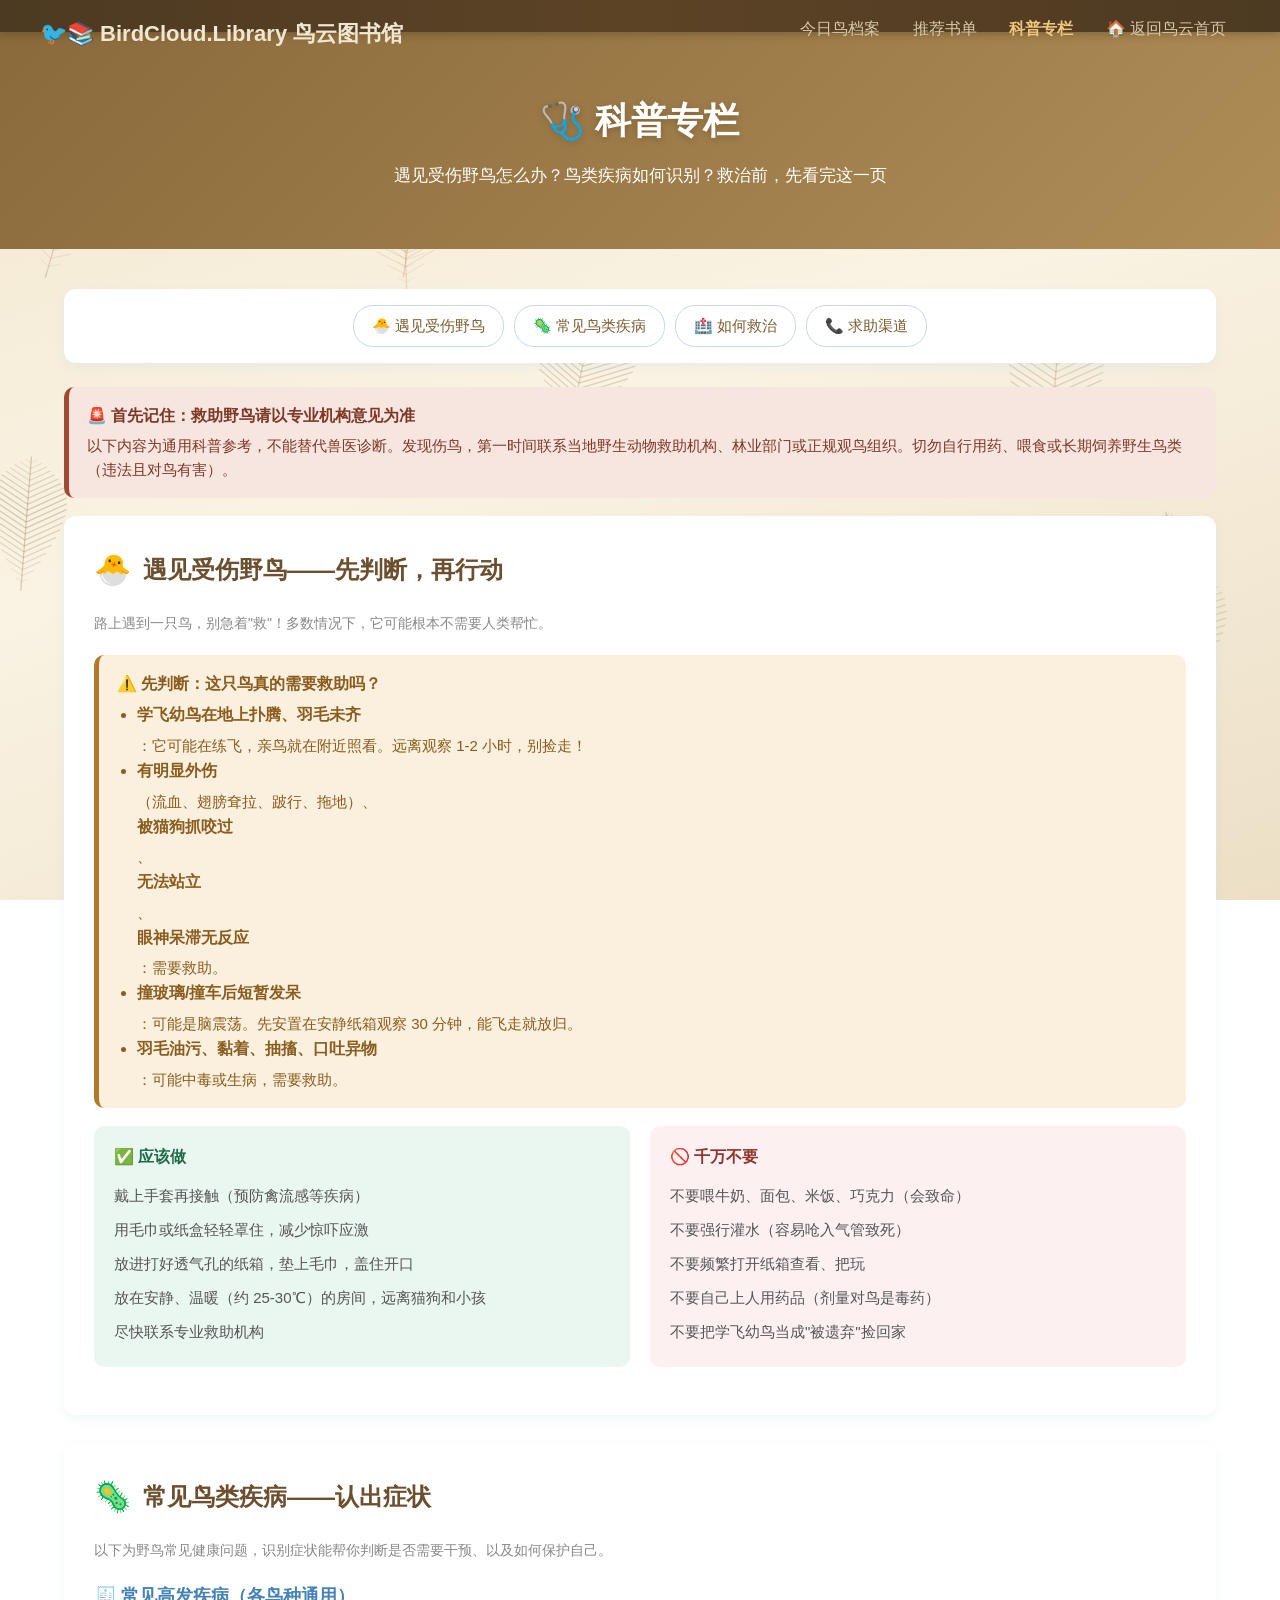
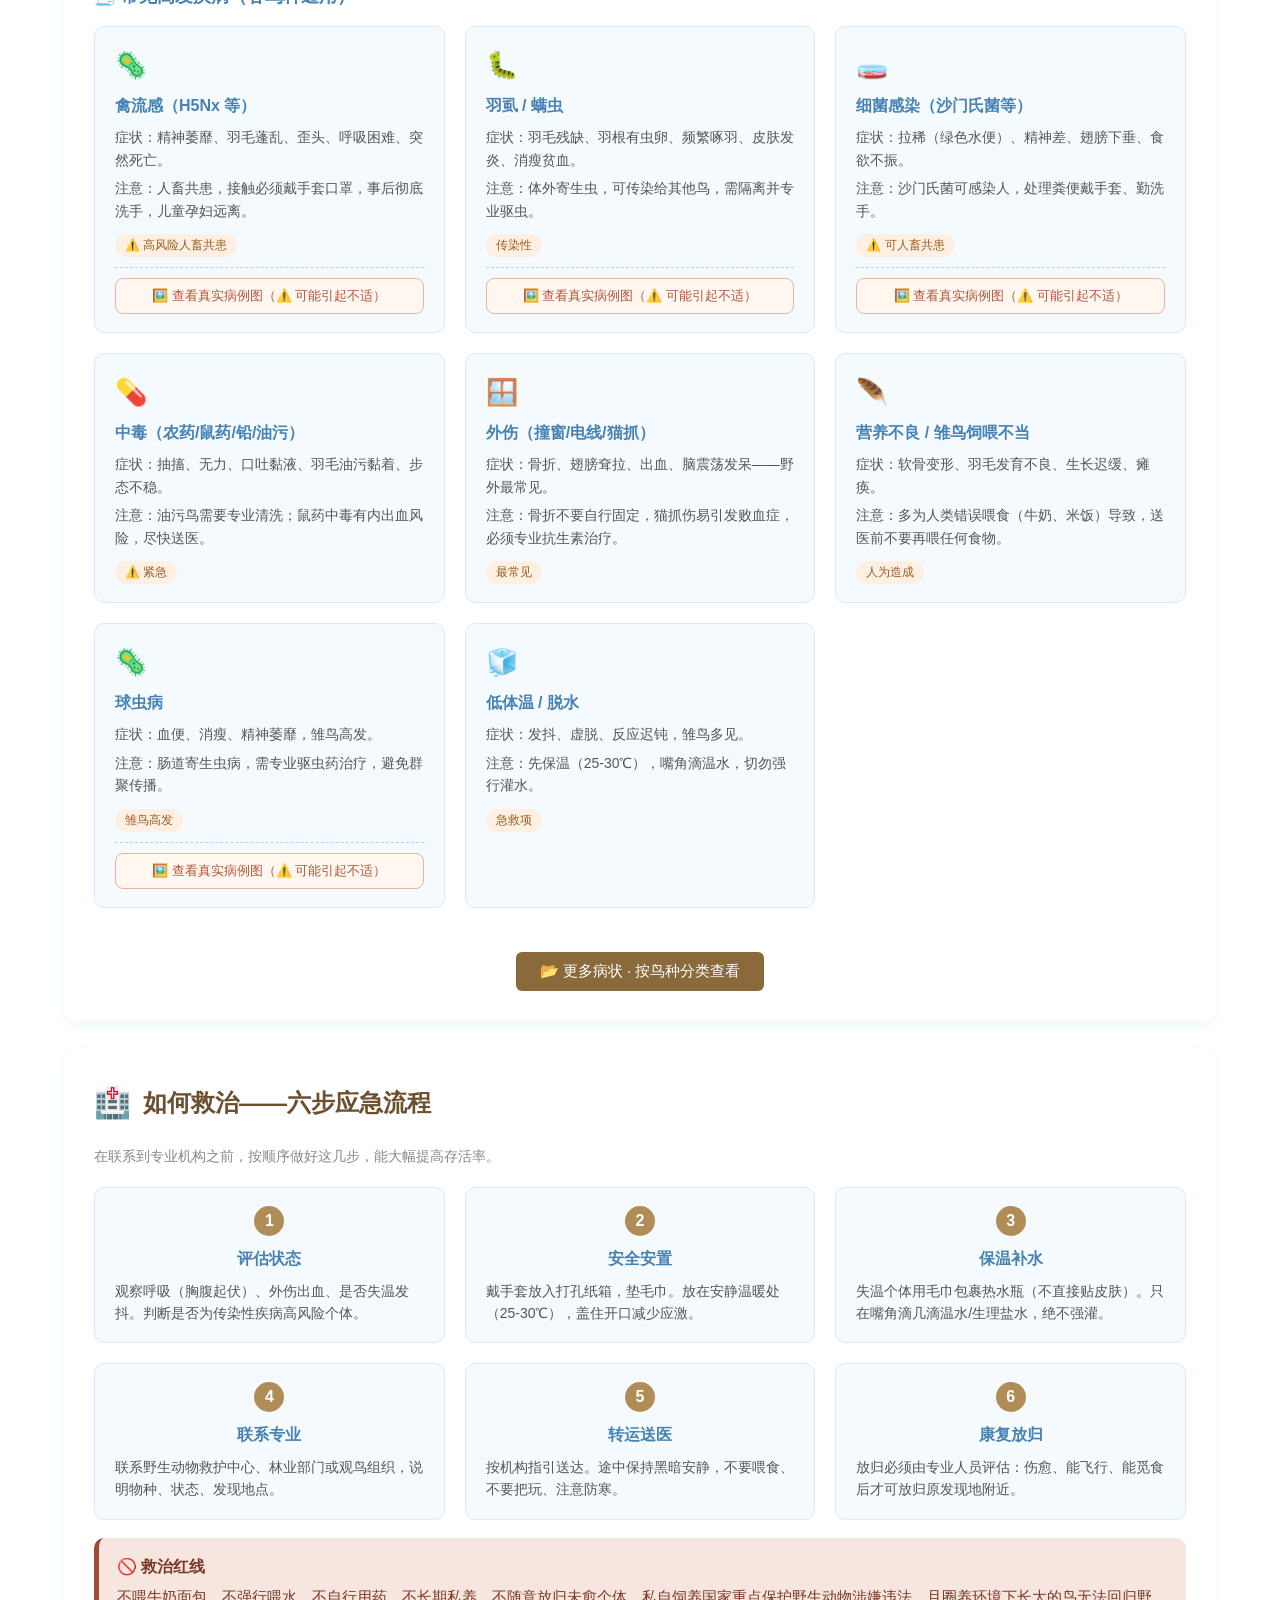
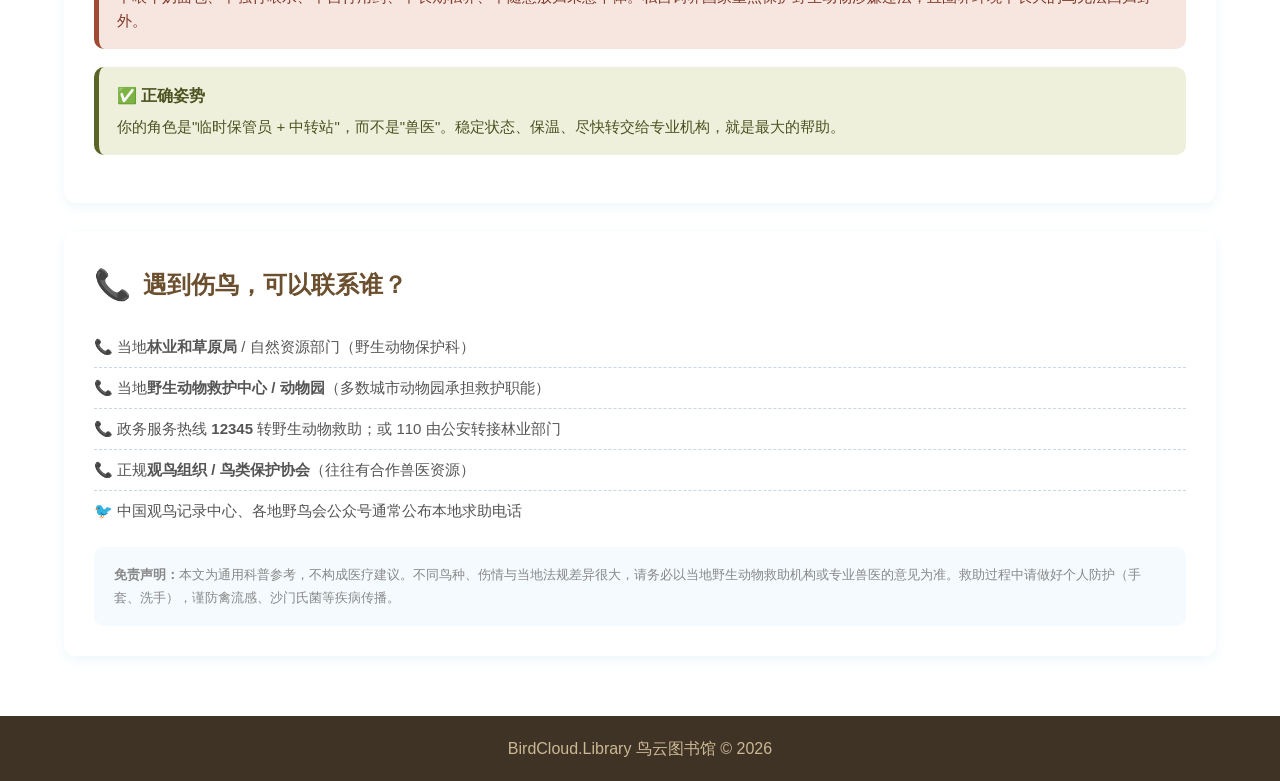
==== commit 083e3cc1: "Add back-to-home link to bird archive and science pages" ====
--- a/science.html
+++ b/science.html
@@ -14,6 +14,7 @@
             <a href="birds.html">今日鸟档案</a>
             <a href="index.html">推荐书单</a>
             <a href="science.html" class="active">科普专栏</a>
+            <a href="../birdcloud/index.html">🏠 返回鸟云首页</a>
         </nav>
     </header>
 
